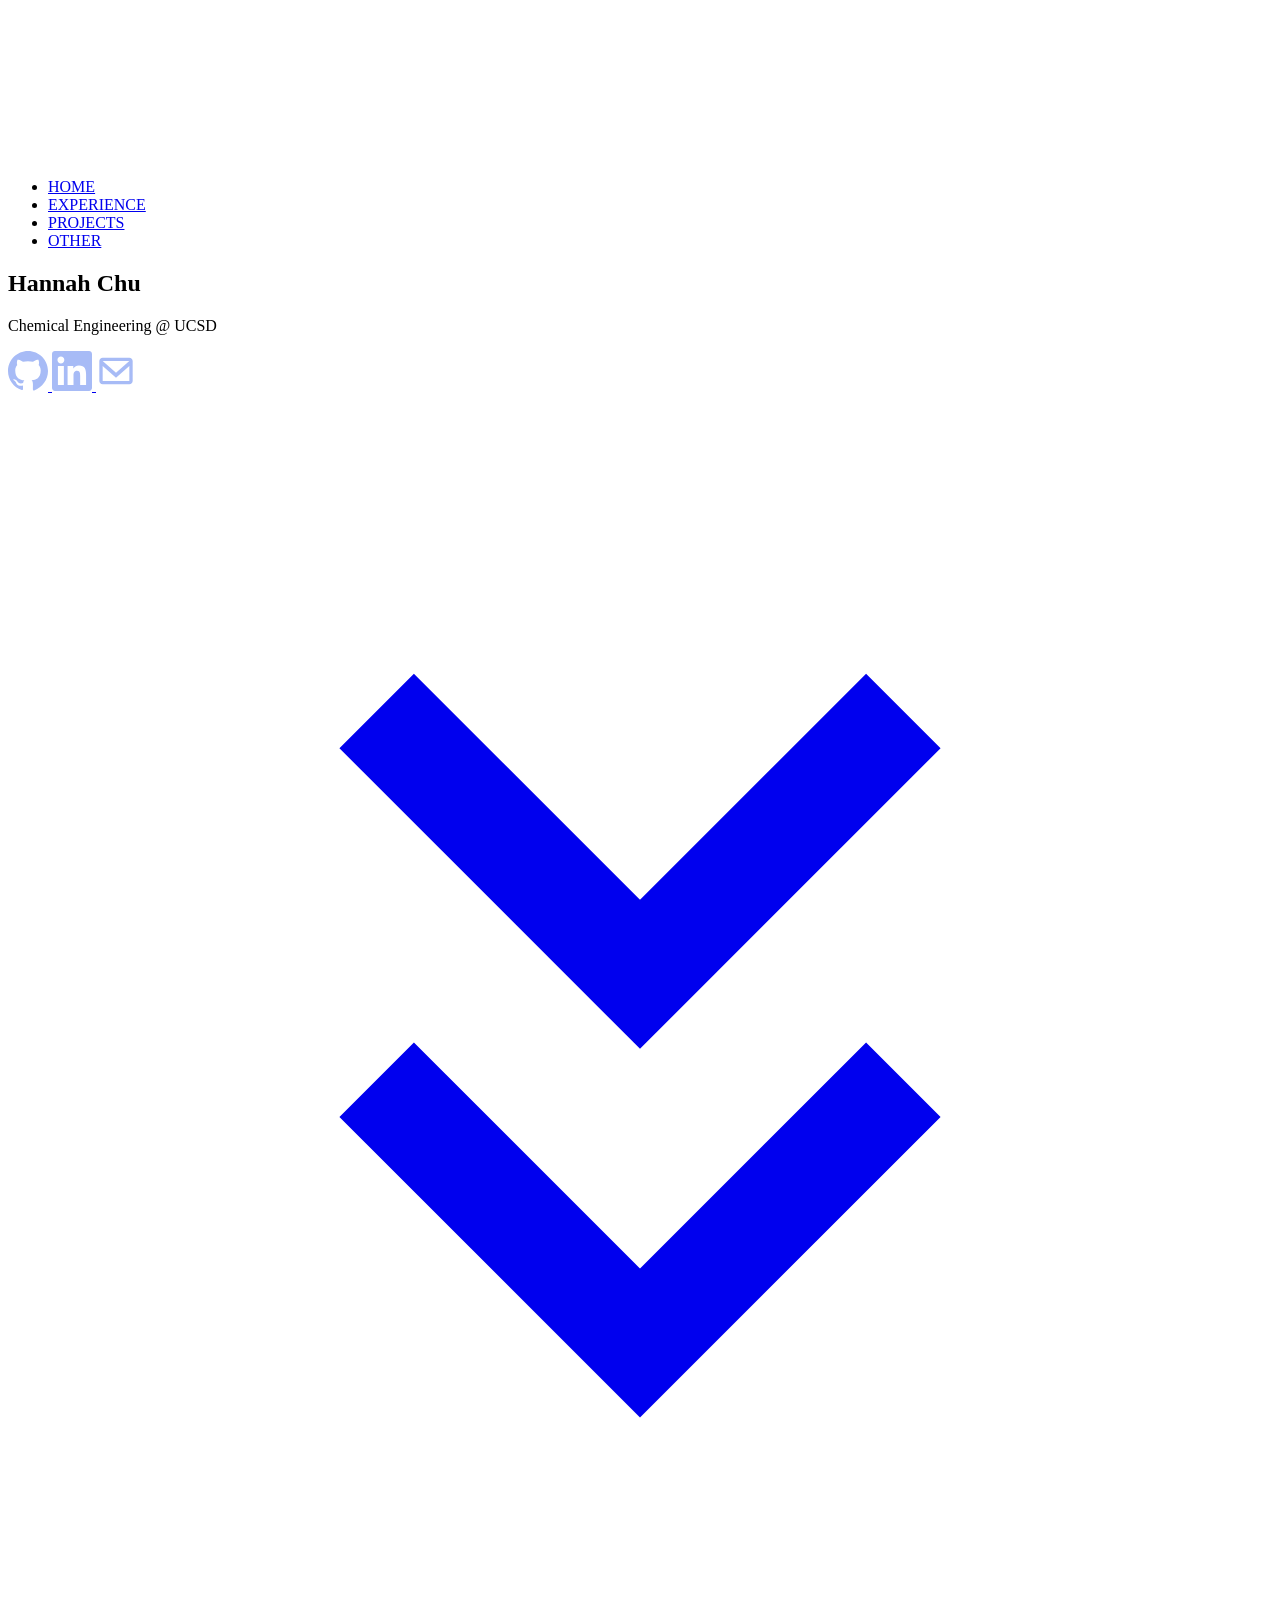
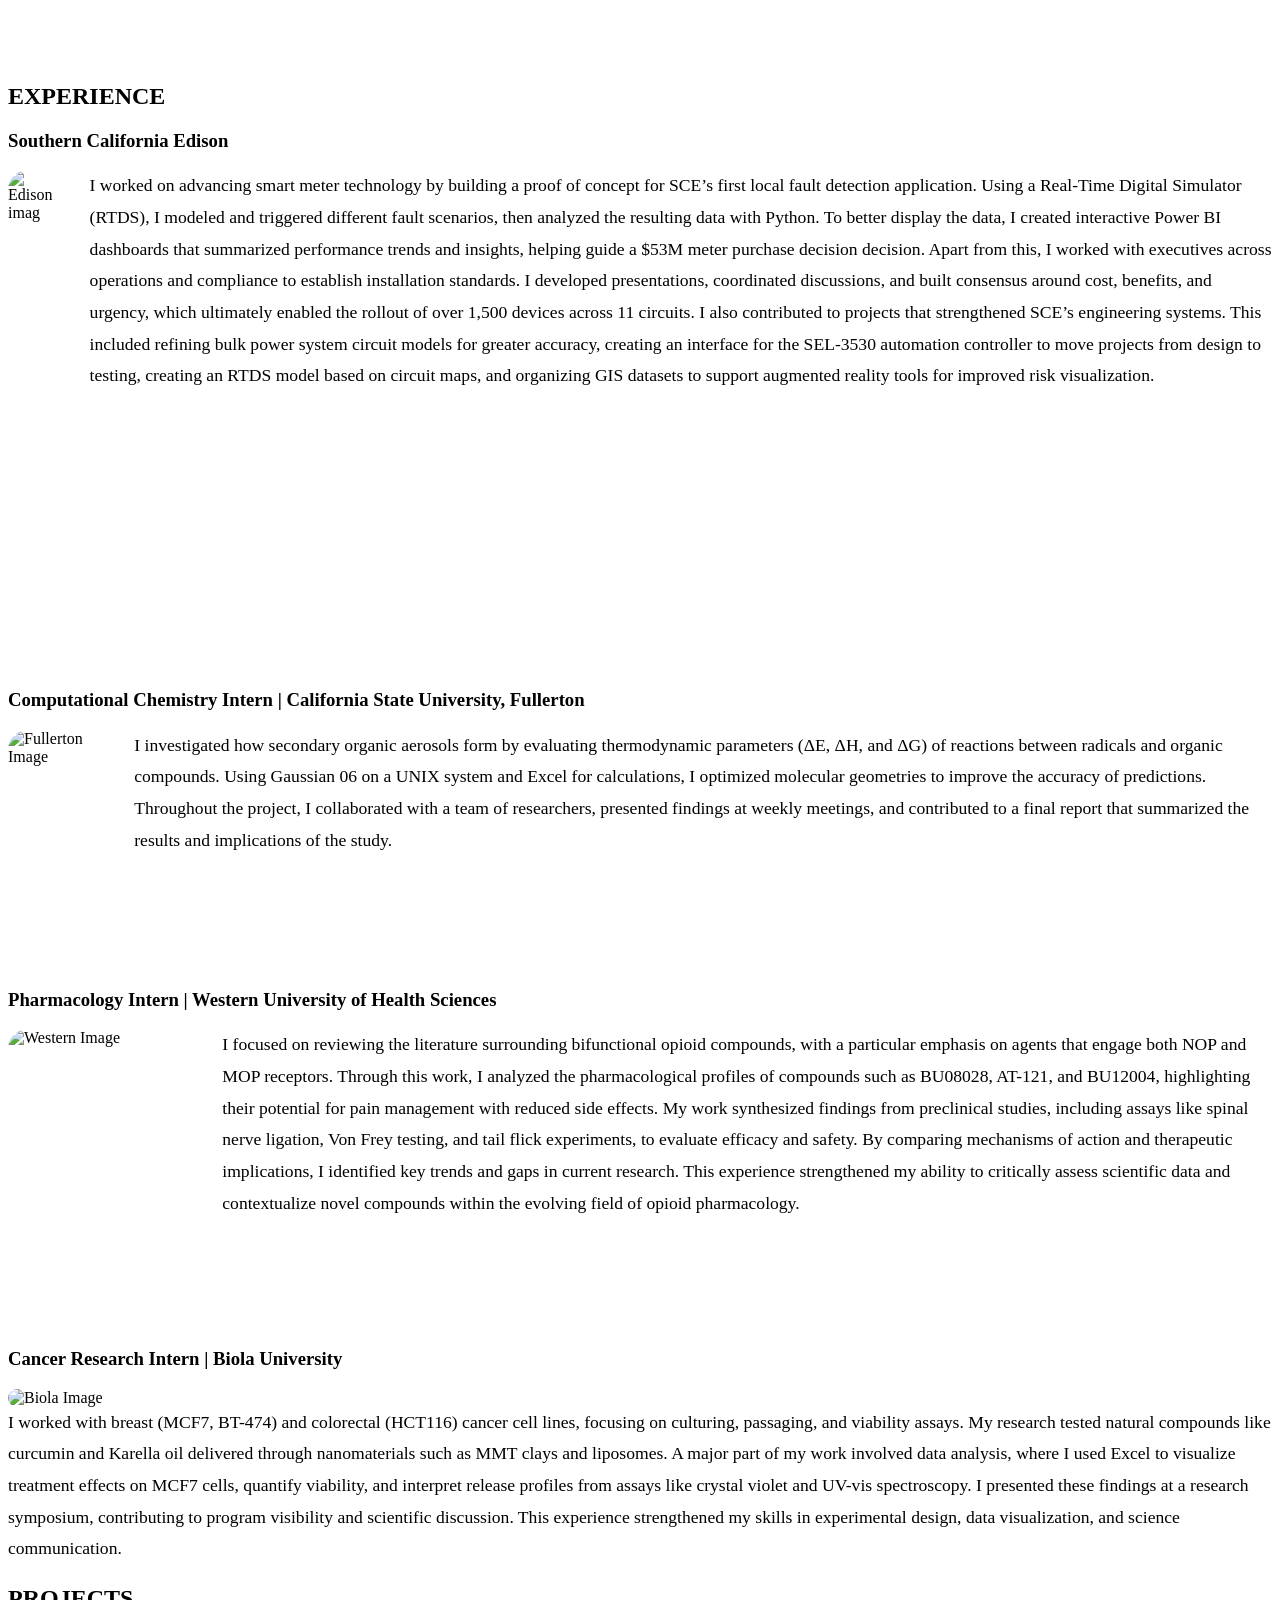
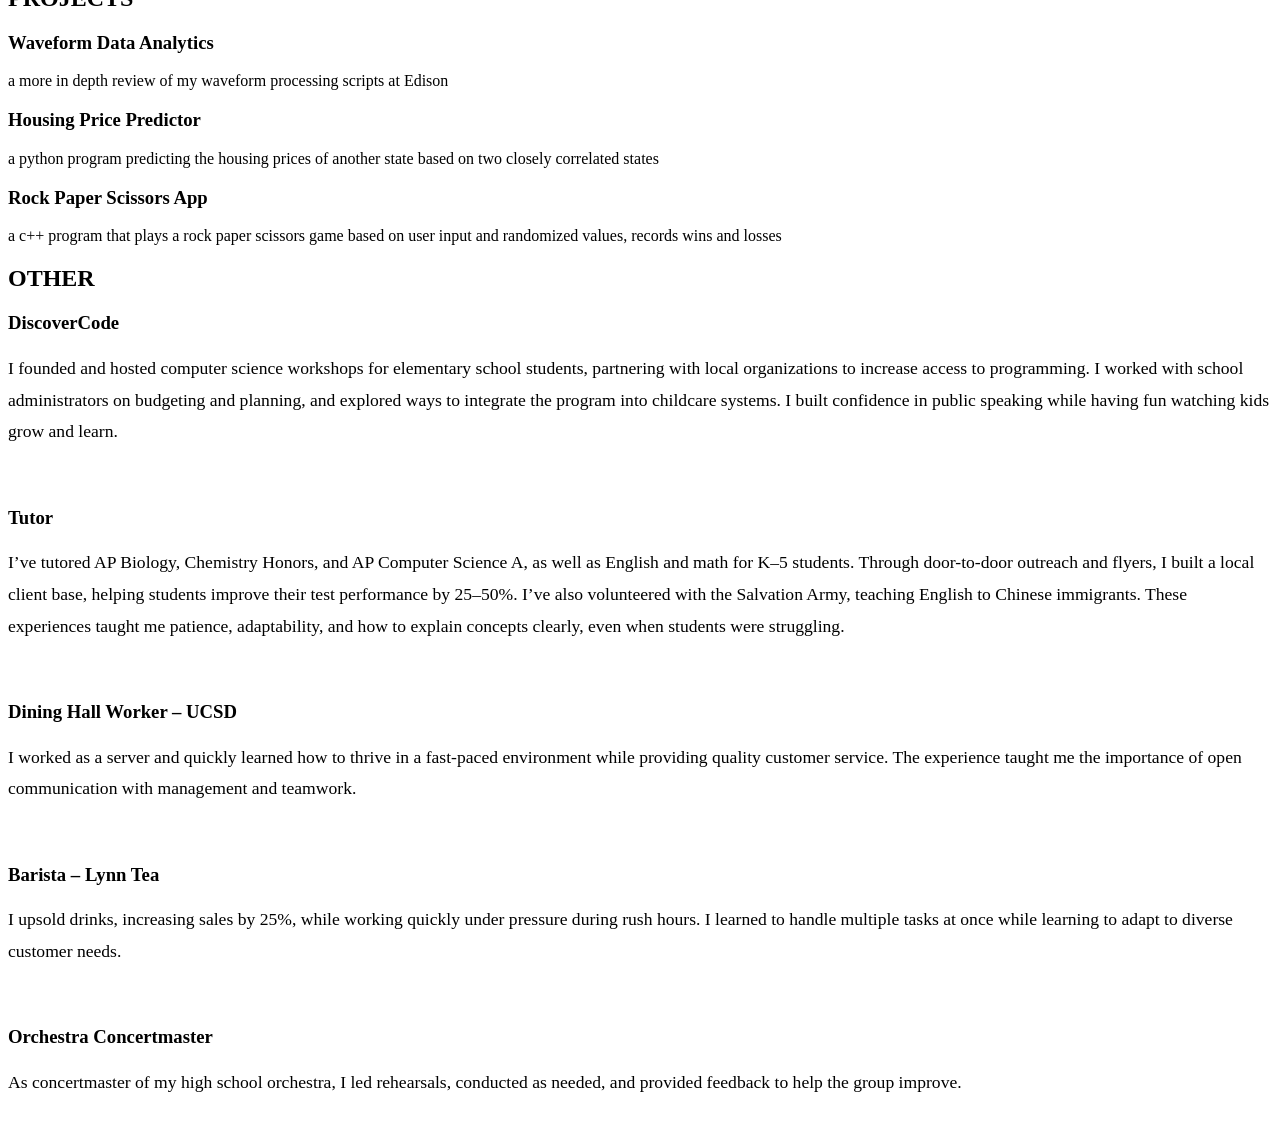
==== index.html @ 474486f1 "Update project card link for housing price predictor" ====
<!DOCTYPE html>
<html lang="en">
<head>
    <meta charset="UTF-8">
    <meta name="viewport" content="width=device-width, initial-scale=1.0">
    <title>Hannah chu</title>
    <link rel="preconnect" href="https://fonts.googleapis.com">
    <link rel="preconnect" href="https://fonts.gstatic.com" crossorigin>
    <link href="https://fonts.googleapis.com/css2?family=Orbitron:wght@400;500;600;700;900&family=Exo+2:wght@300;400;500;600;700&family=Audiowide&display=swap" rel="stylesheet">
    <link href="styles.css" rel="stylesheet"> 

    </head>
<body>
    <canvas id="web-bg"></canvas>

    <nav id="navbar">
        <div class="nav-container">
            <a href="#home" class="nav-logo"> 
              
            </a>
            
            <div class="mobile-menu-toggle" id="mobile-toggle">
                <span></span>
                <span></span>
                <span></span>
            </div>
            
            <div class="nav-menu" id="nav-menu">
                <ul>
                    <li><a href="#home">HOME</a></li>
                    <li><a href="#experience">EXPERIENCE</a></li>
                    <li><a href="#projects">PROJECTS</a></li>
                    <li><a href="#other">OTHER</a></li>
                  
                </ul>
            </div>
        </div>
    </nav>

    <section id="home" class="hero">
        <div class="hero-content">
            <h1 class="pop" data-text="Hannah Chu">Hannah Chu</h1>
            <p class="subtitle">Chemical Engineering @ UCSD 


        <div class="social-links">
                    <a href="https://github.com/2hannah1229" aria-label="GitHub">
                        <svg width="40" height="40" fill="#a7bbf6" viewBox="0 0 24 24">
                            <path d="M12 0C5.37 0 0 5.37 0 12c0 5.3 3.438 9.8 8.205 11.385.6.113.82-.258.82-.577 0-.285-.01-1.04-.015-2.04-3.338.724-4.042-1.61-4.042-1.61C4.422 18.07 3.633 17.7 3.633 17.7c-1.087-.744.084-.729.084-.729 1.205.084 1.838 1.236 1.838 1.236 1.07 1.835 2.809 1.305 3.495.998.108-.776.417-1.305.76-1.605-2.665-.3-5.466-1.332-5.466-5.93 0-1.31.465-2.38 1.235-3.22-.135-.303-.54-1.523.105-3.176 0 0 1.005-.322 3.3 1.23.96-.267 1.98-.399 3-.405 1.02.006 2.04.138 3 .405 2.28-1.552 3.285-1.23 3.285-1.23.645 1.653.24 2.873.12 3.176.765.84 1.23 1.91 1.23 3.22 0 4.61-2.805 5.625-5.475 5.92.42.36.81 1.096.81 2.22 0 1.606-.015 2.896-.015 3.286 0 .315.21.69.825.57C20.565 21.795 24 17.295 24 12c0-6.63-5.37-12-12-12"/>
                        </svg>
                    </a>
                    <a href="https://www.linkedin.com/in/hannah-c-0395b3218/" aria-label="LinkedIn">
                        <svg width="40" height="40" fill="#a7bbf6" viewBox="0 0 24 24">
                            <path d="M20.447 20.452h-3.554v-5.569c0-1.328-.027-3.037-1.852-3.037-1.853 0-2.136 1.445-2.136 2.939v5.667H9.351V9h3.414v1.561h.046c.477-.9 1.637-1.85 3.37-1.85 3.601 0 4.267 2.37 4.267 5.455v6.286zM5.337 7.433c-1.144 0-2.063-.926-2.063-2.065 0-1.138.92-2.063 2.063-2.063 1.14 0 2.064.925 2.064 2.063 0 1.139-.925 2.065-2.064 2.065zm1.782 13.019H3.555V9h3.564v11.452zM22.225 0H1.771C.792 0 0 .774 0 1.729v20.542C0 23.227.792 24 1.771 24h20.451C23.2 24 24 23.227 24 22.271V1.729C24 .774 23.2 0 22.222 0h.003z"/>
                        </svg>
                    </a>
                   <a href="mailto:hannahchu@gmail.com" aria-label="Gmail">
    <svg width="40" height="40" fill="#a7bbf6" viewBox="0 0 24 24">
        <path d="M20 4H4c-1.1 0-2 .9-2 2v12c0 1.1.9 2 2 2h16c1.1 0 2-.9 2-2V6c0-1.1-.9-2-2-2zm0 2v.01L12 13 4 6.01V6h16zm0 12H4V8.99l8 6.99 8-6.99V18z"/>
    </svg>
</a>
                </div>
        </div>

        
        <a href="#experience" class="scroll-btn">
            <div class="scroll-btn-inner">
                <svg viewBox="0 0 24 24" fill="none" stroke="currentColor" stroke-width="2">
                    <path d="M7 13l5 5 5-5M7 6l5 5 5-5"/>
                </svg>
            </div>

            
        </a>
    </section>

    <section id="experience" class="fade-in">
        <h2 class="section-title">EXPERIENCE</h2>
        <div class="about-container">
          
            <div class="about-content">
        <h3>Southern California Edison</h3>
        <div style="display: flex; align-items: flex-start; gap: 30px;">
            <img src="Edison image.png" alt="Edison imag" style="width:350px;height:500px;border-radius:20px;object-fit:cover;">
            <p style="font-size: 1.1rem; line-height: 1.8; color: var(--text-primary); margin: 0;">
              I worked on advancing smart meter technology by building a proof of concept for SCE’s first local fault detection application. Using a Real-Time Digital Simulator (RTDS), I 
              modeled and triggered different fault scenarios, then analyzed the resulting data with Python. To better display the data, I created interactive Power BI dashboards that 
              summarized performance trends and insights, helping guide a $53M meter purchase decision decision. Apart from this, I worked with executives across operations and 
              compliance to establish installation standards. I developed presentations, coordinated discussions, and built consensus around cost, benefits, and urgency, which ultimately 
              enabled the rollout of over 1,500 devices across 11 circuits. I also contributed to projects that strengthened SCE’s engineering systems. This included refining bulk power system 
              circuit models for greater accuracy, creating an interface for the SEL-3530 automation controller to move projects from design to testing, creating an RTDS model based on 
              circuit maps, and organizing GIS datasets to support augmented reality tools for improved risk visualization.

        </div>
    </div>
 <div class="about-content">
        <h3>Computational Chemistry Intern | California State University, Fullerton</h3>
    <div style="display: flex; align-items: flex-start; gap: 30px;">
        <img src="Fullerton image.png" alt="Fullerton Image" style="width:300px;height:240px;border-radius:20px;object-fit:cover;">
            <p style="font-size: 1.1rem; line-height: 1.8; color: var(--text-primary); margin: 0;">
                I investigated how secondary organic aerosols form by evaluating thermodynamic parameters (ΔE, ΔH, and ΔG) of reactions between radicals and organic compounds. 
                Using Gaussian 06 on a UNIX system and Excel for calculations, I optimized molecular geometries to improve the accuracy of predictions. Throughout the project, I collaborated 
                with a team of researchers, presented findings at weekly meetings, and contributed to a final report that summarized the results and implications of the study. 
            
        </div>
    </div>
 <div class="about-content">
        <h3>Pharmacology Intern | Western University of Health Sciences </h3>
        <div style="display: flex; align-items: flex-start; gap: 30px;">
            <img src="Western Image.png" alt="Western Image" style="width:1000px;height:300px;border-radius:20px;object-fit:cover;">
            <p style="font-size: 1.1rem; line-height: 1.8; color: var(--text-primary); margin: 0;">
              I focused on reviewing the literature surrounding bifunctional opioid compounds, with a particular emphasis on agents that engage both NOP and MOP receptors. Through this 
                work, I analyzed the pharmacological profiles of compounds such as BU08028, AT-121, and BU12004, highlighting their potential for pain management with reduced side effects. 
                My work synthesized findings from preclinical studies, including assays like spinal nerve ligation, Von Frey testing, and tail flick experiments, to evaluate efficacy and safety. By 
                comparing mechanisms of action and therapeutic implications, I identified key trends and gaps in current research. This experience strengthened my ability to critically assess 
                scientific data and contextualize novel compounds within the evolving field of opioid pharmacology.
            
        </div>
    </div>
 
 <div class="about-content">
        <h3>Cancer Research Intern | Biola University </h3>
                   <div style="margin-right:30px;">
            <img src="Biola Image.png" alt="Biola Image" style="width:800px;height:400px;border-radius:20px;object-fit:cover;">
        </div>
           
            <p style="font-size: 1.1rem; line-height: 1.8; color: var(--text-primary); margin: 0;">
              I worked with breast (MCF7, BT-474) and colorectal (HCT116) cancer cell lines, focusing on culturing, passaging, and viability assays. My research tested natural compounds like 
              curcumin and Karella oil delivered through nanomaterials such as MMT clays and liposomes. A major part of my work involved data analysis, where I used Excel to 
              visualize treatment effects on MCF7 cells, quantify viability, and interpret release profiles from assays like crystal violet and UV-vis spectroscopy. I presented these findings at a 
              research symposium, contributing to program visibility and scientific discussion. This experience strengthened my skills in experimental design, data visualization, and science communication.
            
        </div>
    </div>


        </div>
    </section>

    <section id="projects" class="fade-in">
        <h2 class="section-title">PROJECTS</h2>
        <div class="projects-grid">
           <div class="glass-card project-card" onclick="window.location.href='waveformproject.html'" style="cursor:pointer;">
    <h3 style="color: var(--secondary);">Waveform Data Analytics</h3>
    <p style="color: var(--text-secondary);"> a more in depth review of my waveform processing scripts at Edison</p>
</div>
            <div class="glass-card project-card" onclick="window.location.href='https://github.com/2hannah1229/housing-price-predictions-repo'" style="cursor:pointer;"> 
                <h3 style="color: var(--secondary);">Housing Price Predictor</h3>
                <p style="color: var(--text-secondary);">a python program predicting the housing prices of another state based on two closely correlated states</p>
            </div>
            <div class="glass-card project-card" onclick="window.location.href='https://github.com/2hannah1229/rock-paper-scissors'" style="cursor:pointer;">
                <h3 style="color: var(--secondary);">Rock Paper Scissors App </h3>
                <p style="color: var(--text-secondary);">a c++ program that plays a rock paper scissors game based on user input and randomized values, records wins and losses</p>
            </div>
           
        
        </div>
    </section>

    <section id="other" class="fade-in">
        <h2 class="section-title">OTHER</h2>
        
<div class="about-content">
        <h3>DiscoverCode</h3>
        <div style="display: flex; align-items: flex-start; gap: 30px;">
            <p style="font-size: 1.1rem; line-height: 1.8; color: var(--text-primary); margin: 0 0 40px 0;">
I founded and hosted computer science workshops for elementary school students, partnering with local organizations to increase access to programming. I worked with school administrators on budgeting and planning, and explored ways to integrate the program into childcare systems. I built confidence in public speaking while having fun watching kids grow and learn.

        </div>
   <h3>Tutor</h3>
        <div style="display: flex; align-items: flex-start; gap: 30px;">
            <p style="font-size: 1.1rem; line-height: 1.8; color: var(--text-primary); margin: 0 0 40px 0;">
I’ve tutored AP Biology, Chemistry Honors, and AP Computer Science A, as well as English and math for K–5 students. Through door-to-door outreach and flyers, I built a local client base, helping students improve their test performance by 25–50%. I’ve also volunteered with the Salvation Army, teaching English to Chinese immigrants. These experiences taught me patience, adaptability, and how to explain concepts clearly, even when students were struggling.
        </div>

        <h3>Dining Hall Worker – UCSD</h3>
        <div style="display: flex; align-items: flex-start; gap: 30px;">
            <p style="font-size: 1.1rem; line-height: 1.8; color: var(--text-primary); margin: 0 0 40px 0;">
I worked as a server and quickly learned how to thrive in a fast-paced environment while providing quality customer service. The experience taught me the importance of open communication with management and teamwork.        </div>

        <h3>Barista – Lynn Tea</h3>
        <div style="display: flex; align-items: flex-start; gap: 30px;">
            <p style="font-size: 1.1rem; line-height: 1.8; color: var(--text-primary); margin: 0 0 40px 0;">
I upsold drinks, increasing sales by 25%, while working quickly under pressure during rush hours. I learned to handle multiple tasks at once while learning to adapt to diverse customer needs.        </div>

        <h3>Orchestra Concertmaster</h3>
        <div style="display: flex; align-items: flex-start; gap: 30px;">
            <p style="font-size: 1.1rem; line-height: 1.8; color: var(--text-primary); margin: 0 0 40px 0;">
As concertmaster of my high school orchestra, I led rehearsals, conducted as needed, and provided feedback to help the group improve. 
        </div>
        </div>
    </section>
    <script>
        window.onbeforeunload = function () {
            window.scrollTo(0, 0);
        };
    </script>
    </body>
</html>
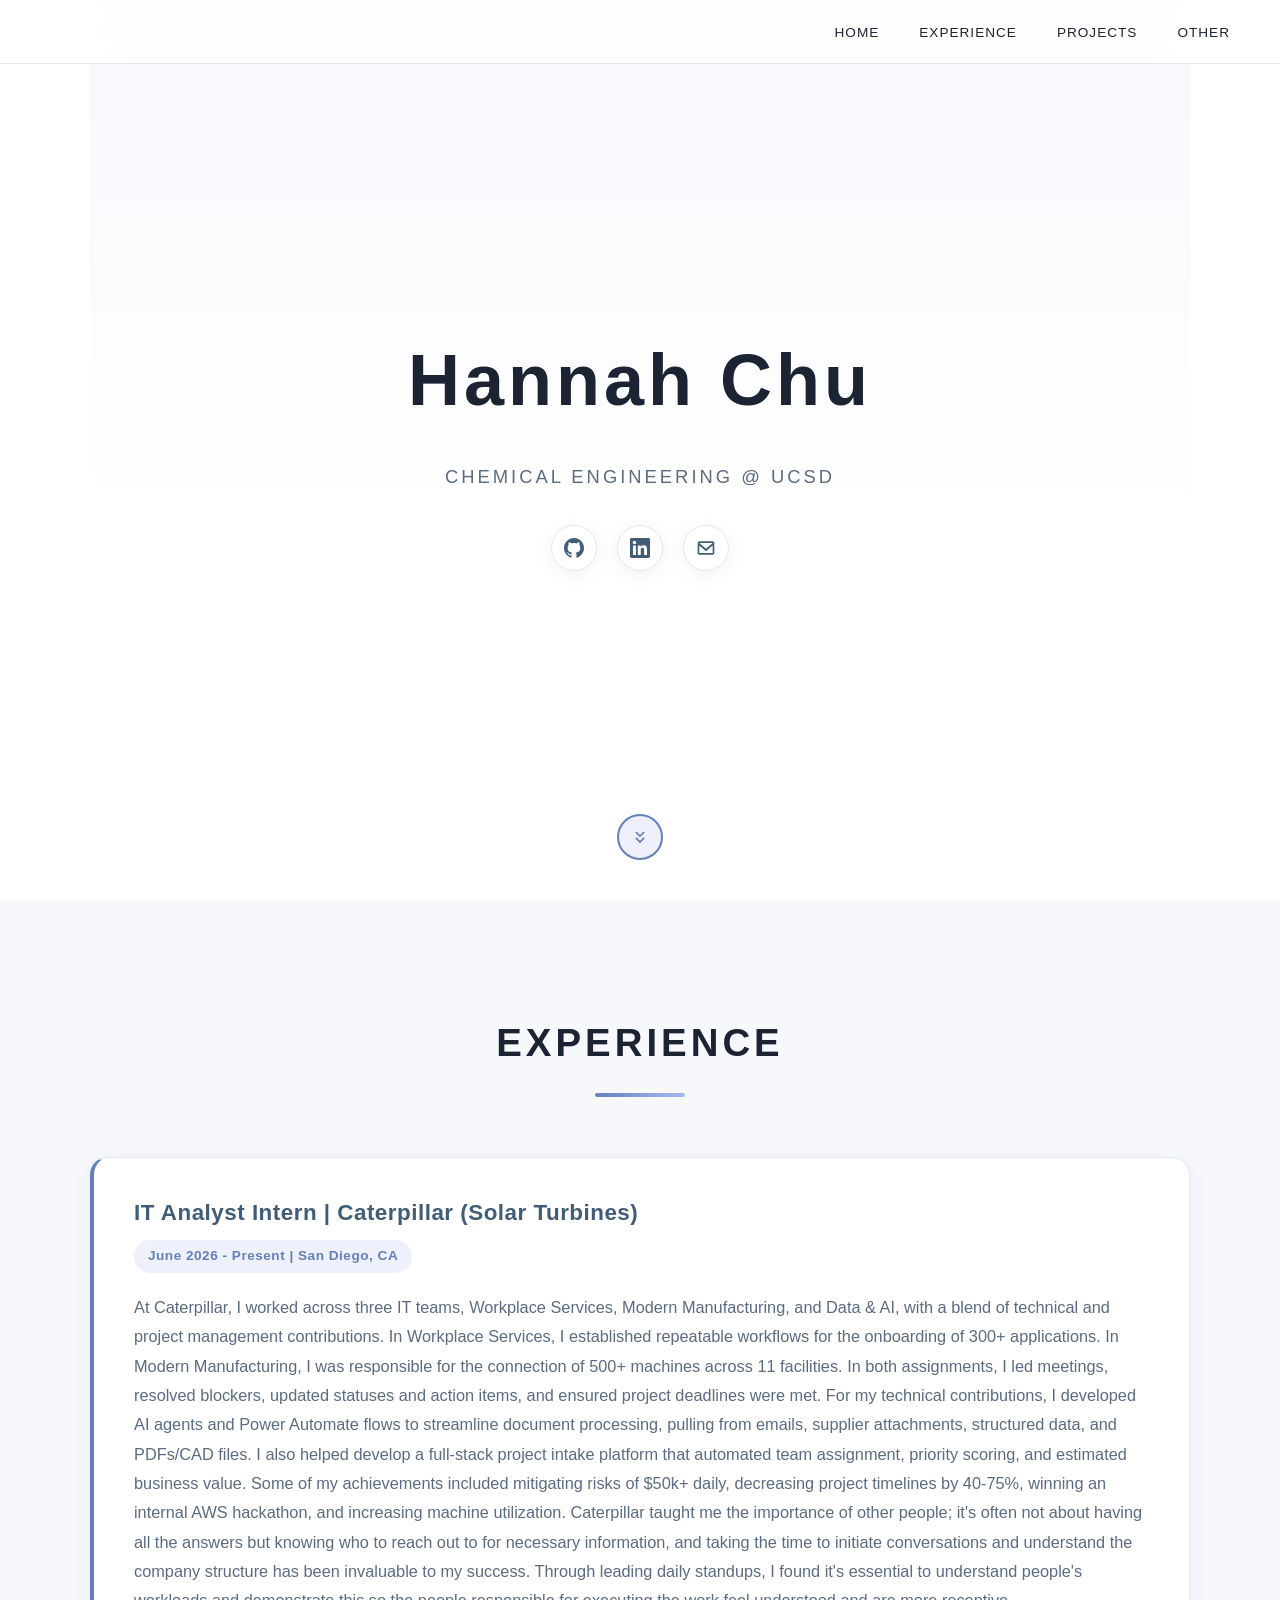
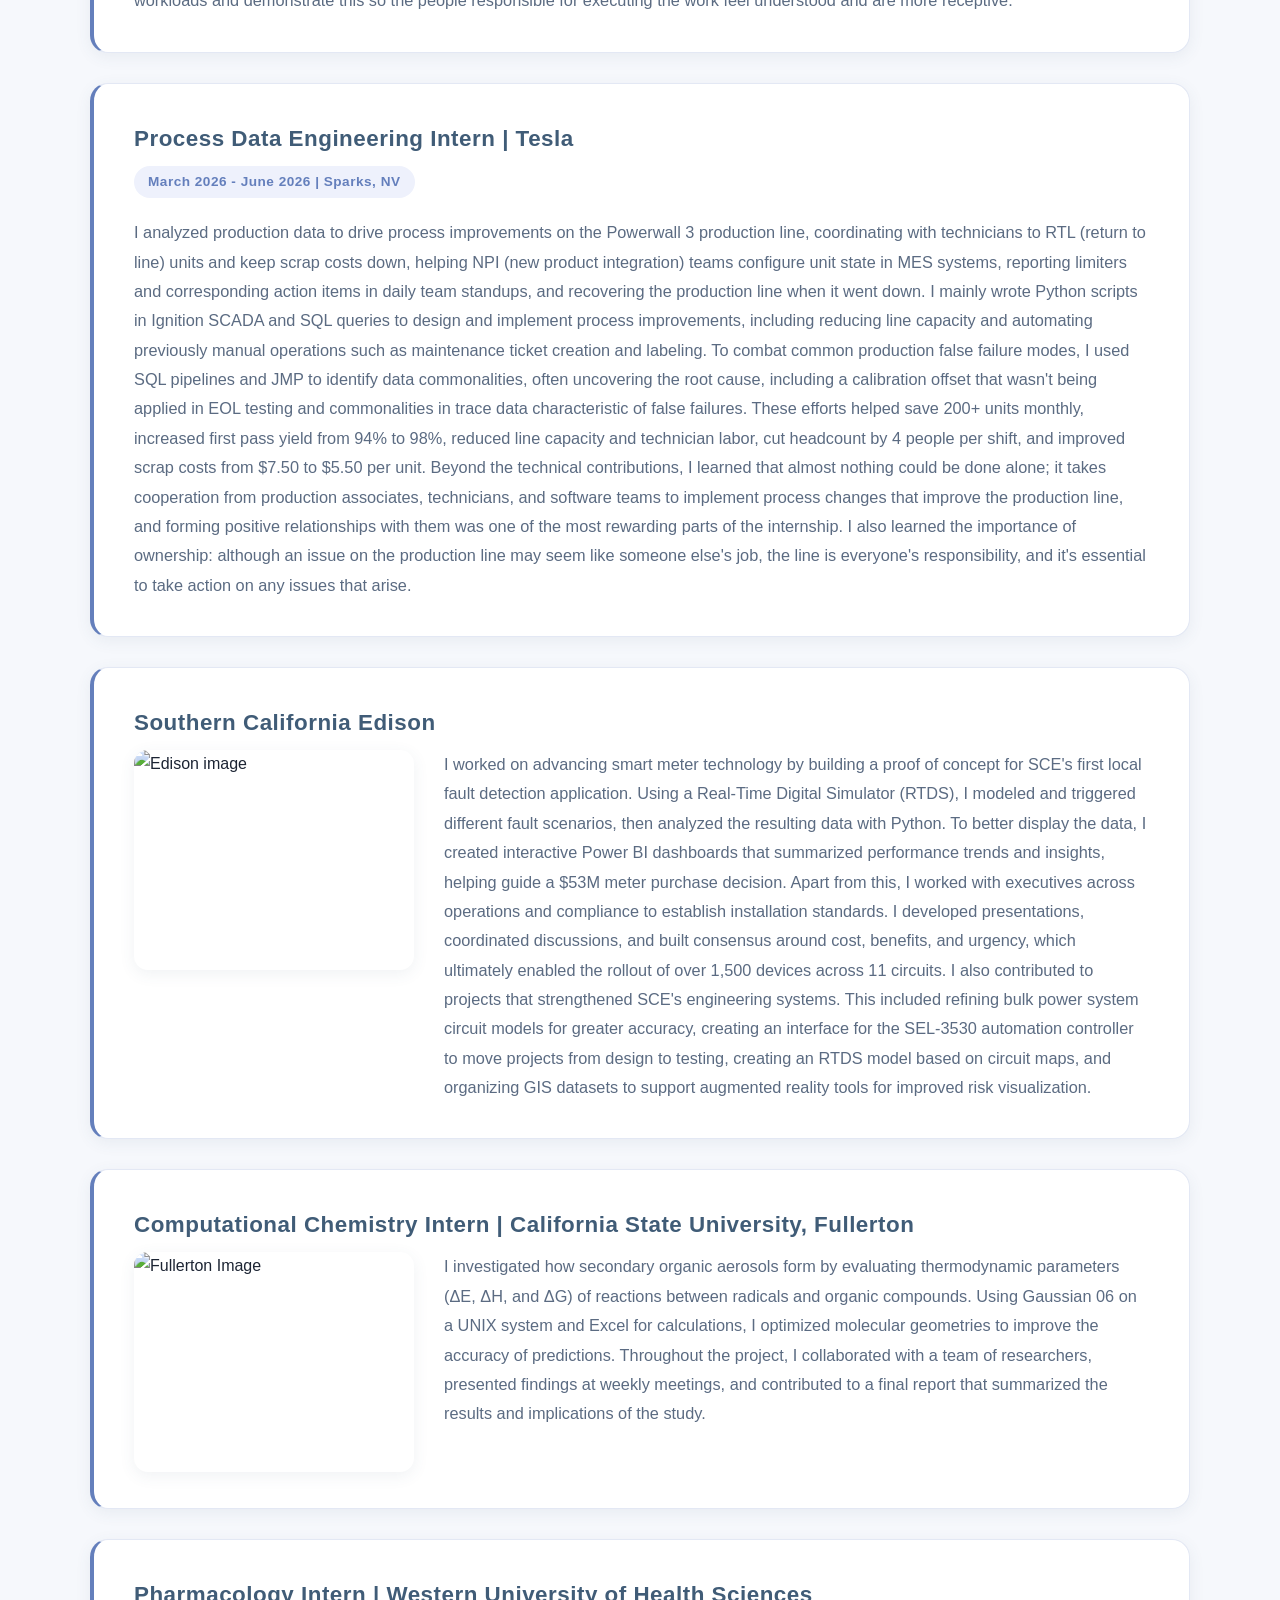
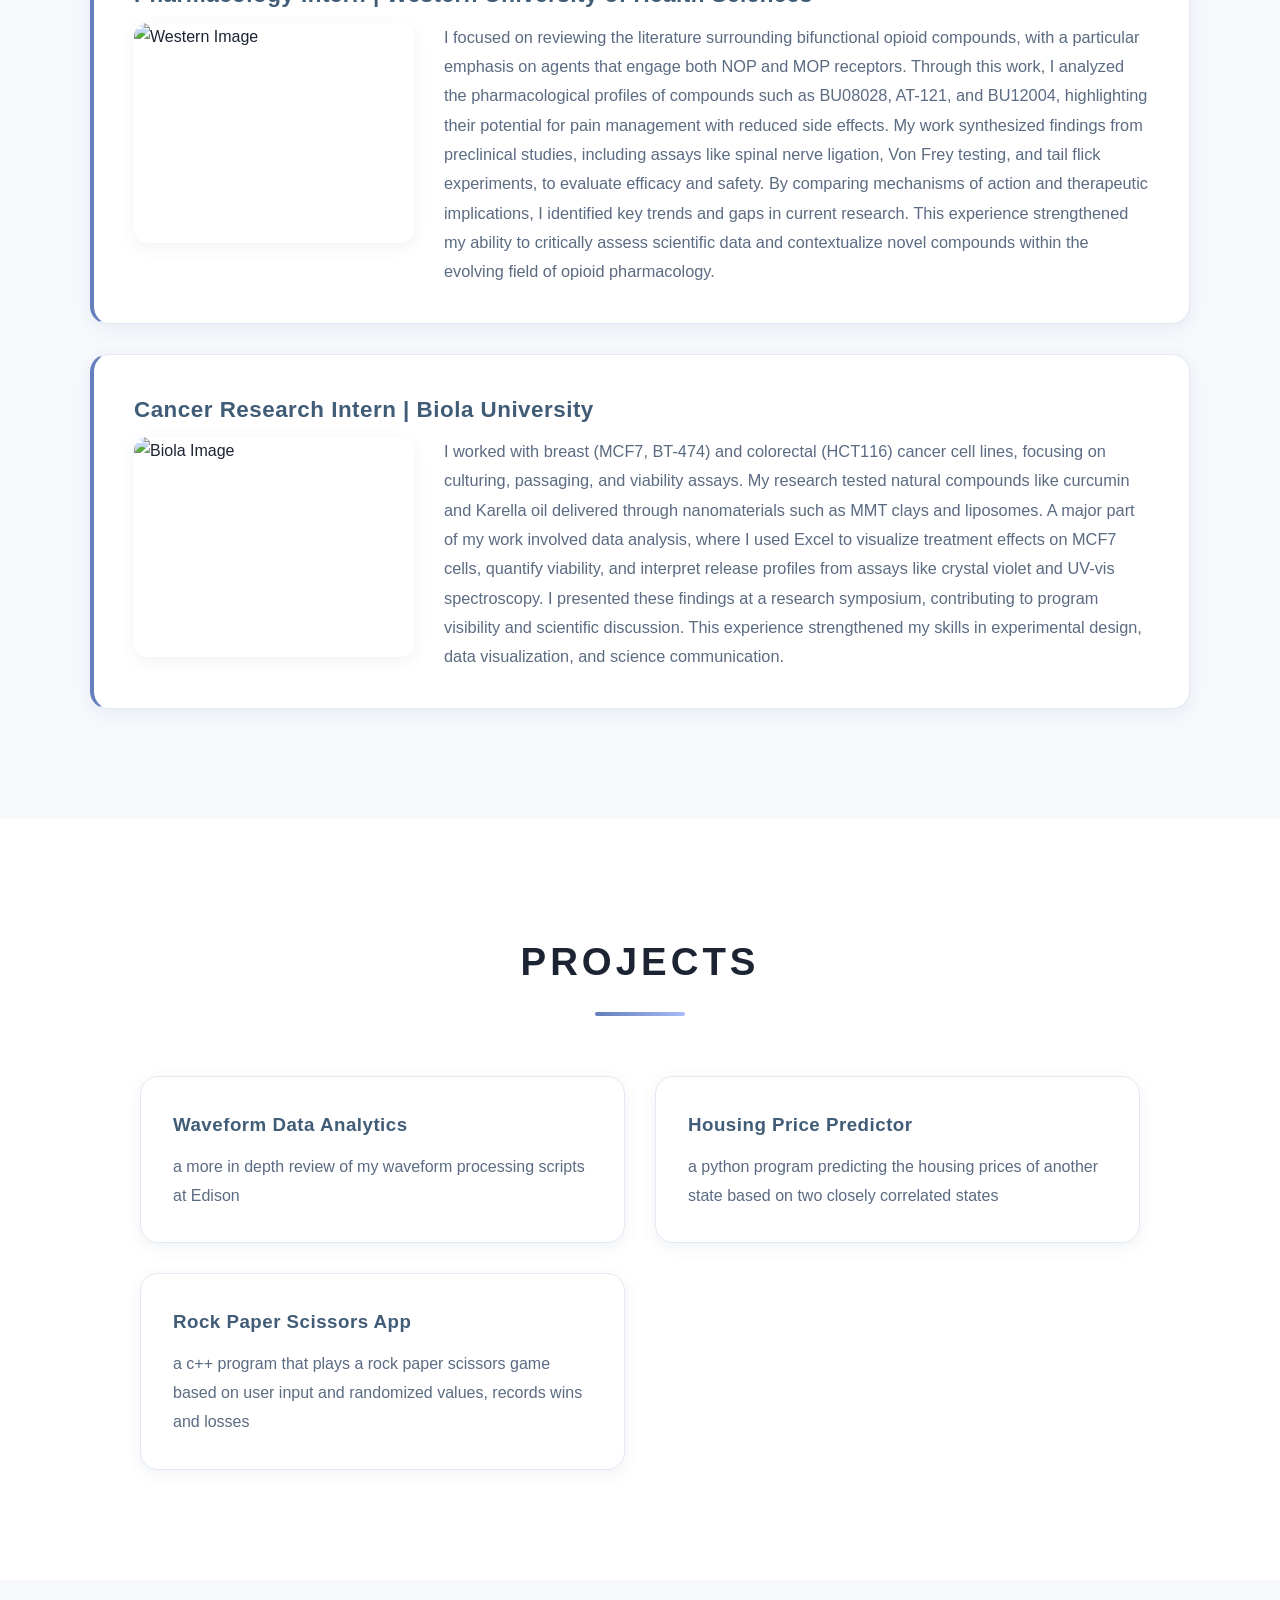
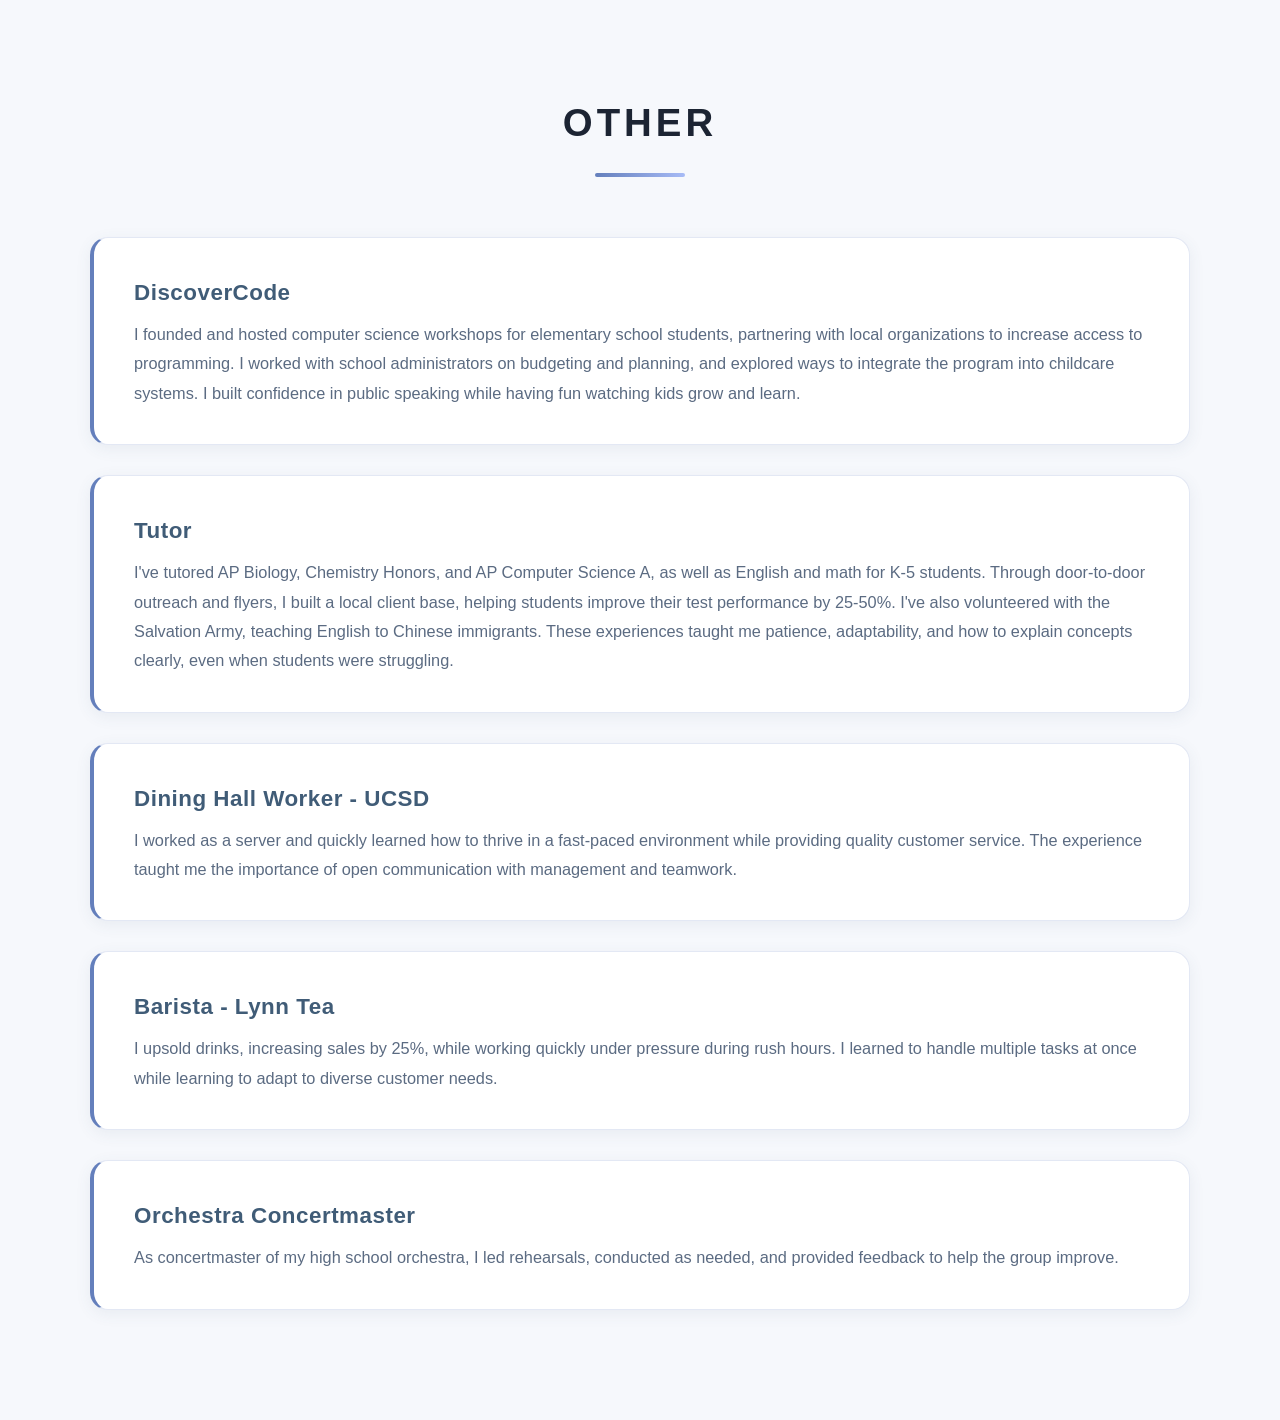
==== commit a76151a1: "Redesign site with cleaner layout, update Tesla/Caterpillar experience content, fix waveform project" ====
--- a/index.html
+++ b/index.html
@@ -11,14 +11,8 @@
 
     </head>
 <body>
-    <canvas id="web-bg"></canvas>
-
     <nav id="navbar">
         <div class="nav-container">
-            <a href="#home" class="nav-logo"> 
-              
-            </a>
-            
             <div class="mobile-menu-toggle" id="mobile-toggle">
                 <span></span>
                 <span></span>
@@ -40,96 +34,108 @@
     <section id="home" class="hero">
         <div class="hero-content">
             <h1 class="pop" data-text="Hannah Chu">Hannah Chu</h1>
-            <p class="subtitle">Chemical Engineering @ UCSD 
-
+            <p class="subtitle">Chemical Engineering @ UCSD</p>
 
         <div class="social-links">
                     <a href="https://github.com/2hannah1229" aria-label="GitHub">
-                        <svg width="40" height="40" fill="#a7bbf6" viewBox="0 0 24 24">
+                        <svg width="20" height="20" fill="var(--secondary)" viewBox="0 0 24 24">
                             <path d="M12 0C5.37 0 0 5.37 0 12c0 5.3 3.438 9.8 8.205 11.385.6.113.82-.258.82-.577 0-.285-.01-1.04-.015-2.04-3.338.724-4.042-1.61-4.042-1.61C4.422 18.07 3.633 17.7 3.633 17.7c-1.087-.744.084-.729.084-.729 1.205.084 1.838 1.236 1.838 1.236 1.07 1.835 2.809 1.305 3.495.998.108-.776.417-1.305.76-1.605-2.665-.3-5.466-1.332-5.466-5.93 0-1.31.465-2.38 1.235-3.22-.135-.303-.54-1.523.105-3.176 0 0 1.005-.322 3.3 1.23.96-.267 1.98-.399 3-.405 1.02.006 2.04.138 3 .405 2.28-1.552 3.285-1.23 3.285-1.23.645 1.653.24 2.873.12 3.176.765.84 1.23 1.91 1.23 3.22 0 4.61-2.805 5.625-5.475 5.92.42.36.81 1.096.81 2.22 0 1.606-.015 2.896-.015 3.286 0 .315.21.69.825.57C20.565 21.795 24 17.295 24 12c0-6.63-5.37-12-12-12"/>
                         </svg>
                     </a>
                     <a href="https://www.linkedin.com/in/hannah-c-0395b3218/" aria-label="LinkedIn">
-                        <svg width="40" height="40" fill="#a7bbf6" viewBox="0 0 24 24">
+                        <svg width="20" height="20" fill="var(--secondary)" viewBox="0 0 24 24">
                             <path d="M20.447 20.452h-3.554v-5.569c0-1.328-.027-3.037-1.852-3.037-1.853 0-2.136 1.445-2.136 2.939v5.667H9.351V9h3.414v1.561h.046c.477-.9 1.637-1.85 3.37-1.85 3.601 0 4.267 2.37 4.267 5.455v6.286zM5.337 7.433c-1.144 0-2.063-.926-2.063-2.065 0-1.138.92-2.063 2.063-2.063 1.14 0 2.064.925 2.064 2.063 0 1.139-.925 2.065-2.064 2.065zm1.782 13.019H3.555V9h3.564v11.452zM22.225 0H1.771C.792 0 0 .774 0 1.729v20.542C0 23.227.792 24 1.771 24h20.451C23.2 24 24 23.227 24 22.271V1.729C24 .774 23.2 0 22.222 0h.003z"/>
                         </svg>
                     </a>
                    <a href="mailto:hannahchu@gmail.com" aria-label="Gmail">
-    <svg width="40" height="40" fill="#a7bbf6" viewBox="0 0 24 24">
+    <svg width="20" height="20" fill="var(--secondary)" viewBox="0 0 24 24">
         <path d="M20 4H4c-1.1 0-2 .9-2 2v12c0 1.1.9 2 2 2h16c1.1 0 2-.9 2-2V6c0-1.1-.9-2-2-2zm0 2v.01L12 13 4 6.01V6h16zm0 12H4V8.99l8 6.99 8-6.99V18z"/>
     </svg>
 </a>
                 </div>
         </div>
 
-        
         <a href="#experience" class="scroll-btn">
             <div class="scroll-btn-inner">
                 <svg viewBox="0 0 24 24" fill="none" stroke="currentColor" stroke-width="2">
                     <path d="M7 13l5 5 5-5M7 6l5 5 5-5"/>
                 </svg>
             </div>
-
-            
         </a>
     </section>
 
     <section id="experience" class="fade-in">
         <h2 class="section-title">EXPERIENCE</h2>
         <div class="about-container">
-          
+
+            <div class="about-content">
+        <h3>IT Analyst Intern | Caterpillar (Solar Turbines)</h3>
+        <p class="exp-date">June 2026 - Present | San Diego, CA</p>
+        <p>
+                At Caterpillar, I worked across three IT teams, Workplace Services, Modern Manufacturing, and Data &amp; AI, with a blend of technical and project management contributions. In Workplace Services, I established repeatable workflows for the onboarding of 300+ applications. In Modern Manufacturing, I was responsible for the connection of 500+ machines across 11 facilities. In both assignments, I led meetings, resolved blockers, updated statuses and action items, and ensured project deadlines were met. For my technical contributions, I developed AI agents and Power Automate flows to streamline document processing, pulling from emails, supplier attachments, structured data, and PDFs/CAD files. I also helped develop a full-stack project intake platform that automated team assignment, priority scoring, and estimated business value. Some of my achievements included mitigating risks of $50k+ daily, decreasing project timelines by 40-75%, winning an internal AWS hackathon, and increasing machine utilization. Caterpillar taught me the importance of other people; it's often not about having all the answers but knowing who to reach out to for necessary information, and taking the time to initiate conversations and understand the company structure has been invaluable to my success. Through leading daily standups, I found it's essential to understand people's workloads and demonstrate this so the people responsible for executing the work feel understood and are more receptive.
+            </p>
+    </div>
+
+    <div class="about-content">
+        <h3>Process Data Engineering Intern | Tesla</h3>
+        <p class="exp-date">March 2026 - June 2026 | Sparks, NV</p>
+        <p>
+            I analyzed production data to drive process improvements on the Powerwall 3 production line, coordinating with technicians to RTL (return to line) units and keep scrap costs down, helping NPI (new product integration) teams configure unit state in MES systems, reporting limiters and corresponding action items in daily team standups, and recovering the production line when it went down. I mainly wrote Python scripts in Ignition SCADA and SQL queries to design and implement process improvements, including reducing line capacity and automating previously manual operations such as maintenance ticket creation and labeling. To combat common production false failure modes, I used SQL pipelines and JMP to identify data commonalities, often uncovering the root cause, including a calibration offset that wasn't being applied in EOL testing and commonalities in trace data characteristic of false failures. These efforts helped save 200+ units monthly, increased first pass yield from 94% to 98%, reduced line capacity and technician labor, cut headcount by 4 people per shift, and improved scrap costs from $7.50 to $5.50 per unit. Beyond the technical contributions, I learned that almost nothing could be done alone; it takes cooperation from production associates, technicians, and software teams to implement process changes that improve the production line, and forming positive relationships with them was one of the most rewarding parts of the internship. I also learned the importance of ownership: although an issue on the production line may seem like someone else's job, the line is everyone's responsibility, and it's essential to take action on any issues that arise.
+        </p>
+    </div>
+
             <div class="about-content">
         <h3>Southern California Edison</h3>
-        <div style="display: flex; align-items: flex-start; gap: 30px;">
-            <img src="Edison image.png" alt="Edison imag" style="width:350px;height:500px;border-radius:20px;object-fit:cover;">
-            <p style="font-size: 1.1rem; line-height: 1.8; color: var(--text-primary); margin: 0;">
-              I worked on advancing smart meter technology by building a proof of concept for SCE’s first local fault detection application. Using a Real-Time Digital Simulator (RTDS), I 
-              modeled and triggered different fault scenarios, then analyzed the resulting data with Python. To better display the data, I created interactive Power BI dashboards that 
-              summarized performance trends and insights, helping guide a $53M meter purchase decision decision. Apart from this, I worked with executives across operations and 
-              compliance to establish installation standards. I developed presentations, coordinated discussions, and built consensus around cost, benefits, and urgency, which ultimately 
-              enabled the rollout of over 1,500 devices across 11 circuits. I also contributed to projects that strengthened SCE’s engineering systems. This included refining bulk power system 
-              circuit models for greater accuracy, creating an interface for the SEL-3530 automation controller to move projects from design to testing, creating an RTDS model based on 
+        <div class="exp-media">
+            <img src="Edison image.png" alt="Edison image">
+            <p>
+              I worked on advancing smart meter technology by building a proof of concept for SCE's first local fault detection application. Using a Real-Time Digital Simulator (RTDS), I
+              modeled and triggered different fault scenarios, then analyzed the resulting data with Python. To better display the data, I created interactive Power BI dashboards that
+              summarized performance trends and insights, helping guide a $53M meter purchase decision. Apart from this, I worked with executives across operations and
+              compliance to establish installation standards. I developed presentations, coordinated discussions, and built consensus around cost, benefits, and urgency, which ultimately
+              enabled the rollout of over 1,500 devices across 11 circuits. I also contributed to projects that strengthened SCE's engineering systems. This included refining bulk power system
+              circuit models for greater accuracy, creating an interface for the SEL-3530 automation controller to move projects from design to testing, creating an RTDS model based on
               circuit maps, and organizing GIS datasets to support augmented reality tools for improved risk visualization.
-
-        </div>
-    </div>
- <div class="about-content">
+            </p>
+        </div>
+    </div>
+
+    <div class="about-content">
         <h3>Computational Chemistry Intern | California State University, Fullerton</h3>
-    <div style="display: flex; align-items: flex-start; gap: 30px;">
-        <img src="Fullerton image.png" alt="Fullerton Image" style="width:300px;height:240px;border-radius:20px;object-fit:cover;">
-            <p style="font-size: 1.1rem; line-height: 1.8; color: var(--text-primary); margin: 0;">
-                I investigated how secondary organic aerosols form by evaluating thermodynamic parameters (ΔE, ΔH, and ΔG) of reactions between radicals and organic compounds. 
-                Using Gaussian 06 on a UNIX system and Excel for calculations, I optimized molecular geometries to improve the accuracy of predictions. Throughout the project, I collaborated 
-                with a team of researchers, presented findings at weekly meetings, and contributed to a final report that summarized the results and implications of the study. 
-            
-        </div>
-    </div>
- <div class="about-content">
-        <h3>Pharmacology Intern | Western University of Health Sciences </h3>
-        <div style="display: flex; align-items: flex-start; gap: 30px;">
-            <img src="Western Image.png" alt="Western Image" style="width:1000px;height:300px;border-radius:20px;object-fit:cover;">
-            <p style="font-size: 1.1rem; line-height: 1.8; color: var(--text-primary); margin: 0;">
-              I focused on reviewing the literature surrounding bifunctional opioid compounds, with a particular emphasis on agents that engage both NOP and MOP receptors. Through this 
-                work, I analyzed the pharmacological profiles of compounds such as BU08028, AT-121, and BU12004, highlighting their potential for pain management with reduced side effects. 
-                My work synthesized findings from preclinical studies, including assays like spinal nerve ligation, Von Frey testing, and tail flick experiments, to evaluate efficacy and safety. By 
-                comparing mechanisms of action and therapeutic implications, I identified key trends and gaps in current research. This experience strengthened my ability to critically assess 
+        <div class="exp-media">
+            <img src="Fullerton image.png" alt="Fullerton Image">
+            <p>
+                I investigated how secondary organic aerosols form by evaluating thermodynamic parameters (ΔE, ΔH, and ΔG) of reactions between radicals and organic compounds.
+                Using Gaussian 06 on a UNIX system and Excel for calculations, I optimized molecular geometries to improve the accuracy of predictions. Throughout the project, I collaborated
+                with a team of researchers, presented findings at weekly meetings, and contributed to a final report that summarized the results and implications of the study.
+            </p>
+        </div>
+    </div>
+
+    <div class="about-content">
+        <h3>Pharmacology Intern | Western University of Health Sciences</h3>
+        <div class="exp-media">
+            <img src="Western Image.png" alt="Western Image">
+            <p>
+              I focused on reviewing the literature surrounding bifunctional opioid compounds, with a particular emphasis on agents that engage both NOP and MOP receptors. Through this
+                work, I analyzed the pharmacological profiles of compounds such as BU08028, AT-121, and BU12004, highlighting their potential for pain management with reduced side effects.
+                My work synthesized findings from preclinical studies, including assays like spinal nerve ligation, Von Frey testing, and tail flick experiments, to evaluate efficacy and safety. By
+                comparing mechanisms of action and therapeutic implications, I identified key trends and gaps in current research. This experience strengthened my ability to critically assess
                 scientific data and contextualize novel compounds within the evolving field of opioid pharmacology.
-            
-        </div>
-    </div>
- 
- <div class="about-content">
-        <h3>Cancer Research Intern | Biola University </h3>
-                   <div style="margin-right:30px;">
-            <img src="Biola Image.png" alt="Biola Image" style="width:800px;height:400px;border-radius:20px;object-fit:cover;">
-        </div>
-           
-            <p style="font-size: 1.1rem; line-height: 1.8; color: var(--text-primary); margin: 0;">
-              I worked with breast (MCF7, BT-474) and colorectal (HCT116) cancer cell lines, focusing on culturing, passaging, and viability assays. My research tested natural compounds like 
-              curcumin and Karella oil delivered through nanomaterials such as MMT clays and liposomes. A major part of my work involved data analysis, where I used Excel to 
-              visualize treatment effects on MCF7 cells, quantify viability, and interpret release profiles from assays like crystal violet and UV-vis spectroscopy. I presented these findings at a 
+            </p>
+        </div>
+    </div>
+
+    <div class="about-content">
+        <h3>Cancer Research Intern | Biola University</h3>
+        <div class="exp-media">
+            <img src="Biola Image.png" alt="Biola Image">
+            <p>
+              I worked with breast (MCF7, BT-474) and colorectal (HCT116) cancer cell lines, focusing on culturing, passaging, and viability assays. My research tested natural compounds like
+              curcumin and Karella oil delivered through nanomaterials such as MMT clays and liposomes. A major part of my work involved data analysis, where I used Excel to
+              visualize treatment effects on MCF7 cells, quantify viability, and interpret release profiles from assays like crystal violet and UV-vis spectroscopy. I presented these findings at a
               research symposium, contributing to program visibility and scientific discussion. This experience strengthened my skills in experimental design, data visualization, and science communication.
-            
+            </p>
         </div>
     </div>
 
@@ -141,16 +147,16 @@
         <h2 class="section-title">PROJECTS</h2>
         <div class="projects-grid">
            <div class="glass-card project-card" onclick="window.location.href='waveformproject.html'" style="cursor:pointer;">
-    <h3 style="color: var(--secondary);">Waveform Data Analytics</h3>
-    <p style="color: var(--text-secondary);"> a more in depth review of my waveform processing scripts at Edison</p>
+    <h3>Waveform Data Analytics</h3>
+    <p>a more in depth review of my waveform processing scripts at Edison</p>
 </div>
-            <div class="glass-card project-card" onclick="window.location.href='https://github.com/2hannah1229/housing-price-predictions-repo'" style="cursor:pointer;"> 
-                <h3 style="color: var(--secondary);">Housing Price Predictor</h3>
-                <p style="color: var(--text-secondary);">a python program predicting the housing prices of another state based on two closely correlated states</p>
+            <div class="glass-card project-card" onclick="window.location.href='https://github.com/2hannah1229/housing-price-predictions-repo'" style="cursor:pointer;">
+                <h3>Housing Price Predictor</h3>
+                <p>a python program predicting the housing prices of another state based on two closely correlated states</p>
             </div>
             <div class="glass-card project-card" onclick="window.location.href='https://github.com/2hannah1229/rock-paper-scissors'" style="cursor:pointer;">
-                <h3 style="color: var(--secondary);">Rock Paper Scissors App </h3>
-                <p style="color: var(--text-secondary);">a c++ program that plays a rock paper scissors game based on user input and randomized values, records wins and losses</p>
+                <h3>Rock Paper Scissors App</h3>
+                <p>a c++ program that plays a rock paper scissors game based on user input and randomized values, records wins and losses</p>
             </div>
            
         
@@ -159,41 +165,57 @@
 
     <section id="other" class="fade-in">
         <h2 class="section-title">OTHER</h2>
-        
-<div class="about-content">
-        <h3>DiscoverCode</h3>
-        <div style="display: flex; align-items: flex-start; gap: 30px;">
-            <p style="font-size: 1.1rem; line-height: 1.8; color: var(--text-primary); margin: 0 0 40px 0;">
-I founded and hosted computer science workshops for elementary school students, partnering with local organizations to increase access to programming. I worked with school administrators on budgeting and planning, and explored ways to integrate the program into childcare systems. I built confidence in public speaking while having fun watching kids grow and learn.
-
-        </div>
-   <h3>Tutor</h3>
-        <div style="display: flex; align-items: flex-start; gap: 30px;">
-            <p style="font-size: 1.1rem; line-height: 1.8; color: var(--text-primary); margin: 0 0 40px 0;">
-I’ve tutored AP Biology, Chemistry Honors, and AP Computer Science A, as well as English and math for K–5 students. Through door-to-door outreach and flyers, I built a local client base, helping students improve their test performance by 25–50%. I’ve also volunteered with the Salvation Army, teaching English to Chinese immigrants. These experiences taught me patience, adaptability, and how to explain concepts clearly, even when students were struggling.
-        </div>
-
-        <h3>Dining Hall Worker – UCSD</h3>
-        <div style="display: flex; align-items: flex-start; gap: 30px;">
-            <p style="font-size: 1.1rem; line-height: 1.8; color: var(--text-primary); margin: 0 0 40px 0;">
-I worked as a server and quickly learned how to thrive in a fast-paced environment while providing quality customer service. The experience taught me the importance of open communication with management and teamwork.        </div>
-
-        <h3>Barista – Lynn Tea</h3>
-        <div style="display: flex; align-items: flex-start; gap: 30px;">
-            <p style="font-size: 1.1rem; line-height: 1.8; color: var(--text-primary); margin: 0 0 40px 0;">
-I upsold drinks, increasing sales by 25%, while working quickly under pressure during rush hours. I learned to handle multiple tasks at once while learning to adapt to diverse customer needs.        </div>
-
-        <h3>Orchestra Concertmaster</h3>
-        <div style="display: flex; align-items: flex-start; gap: 30px;">
-            <p style="font-size: 1.1rem; line-height: 1.8; color: var(--text-primary); margin: 0 0 40px 0;">
-As concertmaster of my high school orchestra, I led rehearsals, conducted as needed, and provided feedback to help the group improve. 
-        </div>
+        <div class="about-container">
+            <div class="about-content">
+                <h3>DiscoverCode</h3>
+                <p>I founded and hosted computer science workshops for elementary school students, partnering with local organizations to increase access to programming. I worked with school administrators on budgeting and planning, and explored ways to integrate the program into childcare systems. I built confidence in public speaking while having fun watching kids grow and learn.</p>
+            </div>
+
+            <div class="about-content">
+                <h3>Tutor</h3>
+                <p>I've tutored AP Biology, Chemistry Honors, and AP Computer Science A, as well as English and math for K-5 students. Through door-to-door outreach and flyers, I built a local client base, helping students improve their test performance by 25-50%. I've also volunteered with the Salvation Army, teaching English to Chinese immigrants. These experiences taught me patience, adaptability, and how to explain concepts clearly, even when students were struggling.</p>
+            </div>
+
+            <div class="about-content">
+                <h3>Dining Hall Worker - UCSD</h3>
+                <p>I worked as a server and quickly learned how to thrive in a fast-paced environment while providing quality customer service. The experience taught me the importance of open communication with management and teamwork.</p>
+            </div>
+
+            <div class="about-content">
+                <h3>Barista - Lynn Tea</h3>
+                <p>I upsold drinks, increasing sales by 25%, while working quickly under pressure during rush hours. I learned to handle multiple tasks at once while learning to adapt to diverse customer needs.</p>
+            </div>
+
+            <div class="about-content">
+                <h3>Orchestra Concertmaster</h3>
+                <p>As concertmaster of my high school orchestra, I led rehearsals, conducted as needed, and provided feedback to help the group improve.</p>
+            </div>
         </div>
     </section>
     <script>
         window.onbeforeunload = function () {
             window.scrollTo(0, 0);
         };
+
+        const navbar = document.getElementById('navbar');
+        const mobileToggle = document.getElementById('mobile-toggle');
+        const navMenu = document.getElementById('nav-menu');
+
+        window.addEventListener('scroll', () => {
+            navbar.classList.toggle('scrolled', window.scrollY > 20);
+        });
+
+        mobileToggle.addEventListener('click', () => {
+            mobileToggle.classList.toggle('active');
+            navMenu.classList.toggle('active');
+        });
+
+        navMenu.querySelectorAll('a').forEach(link => {
+            link.addEventListener('click', () => {
+                mobileToggle.classList.remove('active');
+                navMenu.classList.remove('active');
+            });
+        });
     </script>
     </body>
 </html>
--- a/styles.css
+++ b/styles.css
@@ -0,0 +1,573 @@
+/* ===================== Reset & Variables ===================== */
+* {
+    margin: 0;
+    padding: 0;
+    box-sizing: border-box;
+}
+
+:root {
+    --primary: #647FBC;
+    --secondary: #405c77;
+    --accent: #a7bbf6;
+    --accent-light: #eef1fc;
+    --bg: #ffffff;
+    --bg-alt: #f6f8fc;
+    --card-bg: #ffffff;
+    --border: #e3e8f4;
+    --text-primary: #1c2433;
+    --text-secondary: #5b6b82;
+    --shadow-sm: 0 4px 16px rgba(64, 92, 119, 0.08);
+    --shadow-md: 0 10px 30px rgba(64, 92, 119, 0.14);
+    --radius: 18px;
+}
+
+html {
+    scroll-behavior: smooth;
+}
+
+body {
+    font-family: 'Sans-serif', -apple-system, BlinkMacSystemFont, sans-serif;
+    background-color: var(--bg);
+    color: var(--text-primary);
+    overflow-x: hidden;
+    line-height: 1.7;
+    -webkit-font-smoothing: antialiased;
+    -moz-osx-font-smoothing: grayscale;
+}
+
+p {
+    line-height: 1.8;
+    color: var(--text-secondary);
+}
+
+img {
+    max-width: 100%;
+    display: block;
+}
+
+/* ===================== Navigation ===================== */
+nav#navbar {
+    position: fixed;
+    top: 0;
+    left: 0;
+    width: 100%;
+    padding: 18px 50px;
+    background: rgba(255, 255, 255, 0.85);
+    backdrop-filter: blur(12px);
+    z-index: 1000;
+    transition: all 0.3s ease;
+    border-bottom: 1px solid var(--border);
+}
+
+nav#navbar.scrolled {
+    padding: 12px 50px;
+    box-shadow: var(--shadow-sm);
+}
+
+.nav-container {
+    display: flex;
+    justify-content: space-between;
+    align-items: center;
+    max-width: 1200px;
+    margin: 0 auto;
+}
+
+.nav-logo {
+    font-family: 'Sans-serif', sans-serif;
+    font-weight: 700;
+    font-size: 1.1rem;
+    color: var(--secondary);
+    text-decoration: none;
+    letter-spacing: 2px;
+}
+
+.nav-menu {
+    margin-left: auto;
+}
+
+.nav-menu ul {
+    list-style: none;
+    display: flex;
+    gap: 40px;
+}
+
+.nav-menu a {
+    font-family: 'Sans-serif', sans-serif;
+    color: var(--text-primary);
+    text-decoration: none;
+    position: relative;
+    transition: color 0.3s ease;
+    font-weight: 500;
+    letter-spacing: 1px;
+    padding: 5px 0;
+    font-size: 0.85rem;
+}
+
+.nav-menu a::after {
+    content: '';
+    position: absolute;
+    bottom: -4px;
+    left: 0;
+    width: 0;
+    height: 2px;
+    background: var(--primary);
+    transition: width 0.3s ease;
+}
+
+.nav-menu a:hover {
+    color: var(--primary);
+}
+
+.nav-menu a:hover::after {
+    width: 100%;
+}
+
+/* Mobile Menu Toggle */
+.mobile-menu-toggle {
+    display: none;
+    flex-direction: column;
+    gap: 5px;
+    cursor: pointer;
+    z-index: 1001;
+}
+
+.mobile-menu-toggle span {
+    width: 26px;
+    height: 3px;
+    background: var(--secondary);
+    border-radius: 2px;
+    transition: all 0.3s ease;
+}
+
+.mobile-menu-toggle.active span:nth-child(1) {
+    transform: rotate(45deg) translate(6px, 6px);
+}
+
+.mobile-menu-toggle.active span:nth-child(2) {
+    opacity: 0;
+}
+
+.mobile-menu-toggle.active span:nth-child(3) {
+    transform: rotate(-45deg) translate(6px, -6px);
+}
+
+/* ===================== Hero ===================== */
+.hero {
+    min-height: 100vh;
+    display: flex;
+    align-items: center;
+    justify-content: center;
+    position: relative;
+    padding-top: 100px;
+    background: linear-gradient(180deg, var(--bg-alt) 0%, var(--bg) 60%);
+}
+
+.hero-content {
+    text-align: center;
+    max-width: 700px;
+    padding: 0 20px;
+}
+
+.pop {
+    font-family: 'Sans-serif', sans-serif;
+    font-size: 4.5rem;
+    font-weight: 900;
+    letter-spacing: 4px;
+    color: var(--text-primary);
+}
+
+.pop::before,
+.pop::after {
+    content: none;
+}
+
+.subtitle {
+    font-family: 'Sans-serif', sans-serif;
+    font-size: 1.15rem;
+    font-weight: 400;
+    margin-top: 18px;
+    color: var(--text-secondary);
+    letter-spacing: 3px;
+    text-transform: uppercase;
+}
+
+.social-links {
+    display: flex;
+    justify-content: center;
+    margin-top: 32px;
+    gap: 20px;
+}
+
+.social-links a {
+    width: 46px;
+    height: 46px;
+    border-radius: 50%;
+    border: 1px solid var(--border);
+    background: var(--card-bg);
+    display: flex;
+    align-items: center;
+    justify-content: center;
+    transition: all 0.25s ease;
+    box-shadow: var(--shadow-sm);
+}
+
+.social-links a svg {
+    width: 20px;
+    height: 20px;
+}
+
+.social-links a:hover {
+    background: var(--primary);
+    border-color: var(--primary);
+    transform: translateY(-4px);
+    box-shadow: var(--shadow-md);
+}
+
+.social-links a:hover svg {
+    fill: #ffffff !important;
+}
+
+/* Scroll Button */
+.scroll-btn {
+    position: absolute;
+    bottom: 40px;
+    left: 50%;
+    transform: translateX(-50%);
+    cursor: pointer;
+}
+
+.scroll-btn-inner {
+    width: 46px;
+    height: 46px;
+    border: 2px solid var(--primary);
+    border-radius: 50%;
+    display: flex;
+    align-items: center;
+    justify-content: center;
+    background: var(--accent-light);
+    transition: all 0.3s ease;
+    animation: bounce 2.2s infinite;
+}
+
+.scroll-btn:hover .scroll-btn-inner {
+    background: var(--primary);
+    box-shadow: var(--shadow-md);
+}
+
+.scroll-btn:hover .scroll-btn-inner svg {
+    stroke: #ffffff;
+}
+
+.scroll-btn svg {
+    width: 20px;
+    height: 20px;
+    stroke: var(--primary);
+    transition: stroke 0.3s ease;
+}
+
+@keyframes bounce {
+    0%, 20%, 50%, 80%, 100% { transform: translateY(0); }
+    40% { transform: translateY(-8px); }
+    60% { transform: translateY(-4px); }
+}
+
+/* ===================== Sections ===================== */
+section {
+    padding: 110px 50px;
+    max-width: 1100px;
+    margin: 0 auto;
+    position: relative;
+}
+
+section:nth-of-type(even) {
+    background: var(--bg-alt);
+    max-width: 100%;
+}
+
+section:nth-of-type(even) > * {
+    max-width: 1100px;
+    margin-left: auto;
+    margin-right: auto;
+}
+
+.section-title {
+    font-family: 'Sans-serif', sans-serif;
+    font-size: 2.4rem;
+    font-weight: 700;
+    margin-bottom: 60px;
+    text-align: center;
+    letter-spacing: 4px;
+    color: var(--text-primary);
+    position: relative;
+}
+
+.section-title::after {
+    content: '';
+    display: block;
+    margin: 18px auto 0;
+    width: 90px;
+    height: 4px;
+    border-radius: 4px;
+    background: linear-gradient(90deg, var(--primary), var(--accent));
+}
+
+/* ===================== Experience / About Cards ===================== */
+.about-container {
+    display: flex;
+    flex-direction: column;
+    gap: 30px;
+}
+
+.about-content {
+    background: var(--card-bg);
+    border: 1px solid var(--border);
+    border-left: 4px solid var(--primary);
+    border-radius: var(--radius);
+    padding: 36px 40px;
+    box-shadow: var(--shadow-sm);
+    transition: transform 0.25s ease, box-shadow 0.25s ease;
+}
+
+.about-content:hover {
+    transform: translateY(-4px);
+    box-shadow: var(--shadow-md);
+}
+
+.about-content h3 {
+    font-family: 'Sans-serif', sans-serif;
+    font-size: 1.4rem;
+    font-weight: 700;
+    color: var(--secondary);
+    margin-bottom: 8px;
+    letter-spacing: 0.5px;
+}
+
+.about-content .exp-date {
+    display: inline-block;
+    font-size: 0.85rem;
+    font-weight: 600;
+    color: var(--primary);
+    background: var(--accent-light);
+    padding: 4px 14px;
+    border-radius: 999px;
+    margin-bottom: 20px;
+    letter-spacing: 0.5px;
+}
+
+.about-content p {
+    font-size: 1.02rem;
+    line-height: 1.8;
+    color: var(--text-secondary);
+}
+
+.about-content p strong {
+    color: var(--text-primary);
+    font-weight: 600;
+}
+
+.about-content ul {
+    margin: 8px 0 20px 22px;
+    color: var(--text-secondary);
+}
+
+.about-content ul li {
+    margin-bottom: 8px;
+    line-height: 1.7;
+}
+
+.about-content ul li::marker {
+    color: var(--primary);
+}
+
+/* Media (image + text) rows inside experience cards */
+.exp-media {
+    display: flex;
+    align-items: flex-start;
+    gap: 30px;
+    flex-wrap: wrap;
+}
+
+.exp-media img {
+    flex: 0 0 auto;
+    width: 280px;
+    height: 220px;
+    object-fit: cover;
+    border-radius: 14px;
+    box-shadow: var(--shadow-sm);
+}
+
+.exp-media p {
+    flex: 1 1 320px;
+    margin: 0;
+}
+
+/* ===================== Projects ===================== */
+.projects-grid {
+    display: grid;
+    grid-template-columns: repeat(2, 1fr);
+    gap: 30px;
+}
+
+.glass-card {
+    background: var(--card-bg);
+    border: 1px solid var(--border);
+    border-radius: var(--radius);
+    padding: 32px;
+    box-shadow: var(--shadow-sm);
+    transition: all 0.3s ease;
+}
+
+.glass-card:hover {
+    transform: translateY(-8px);
+    box-shadow: var(--shadow-md);
+    border-color: var(--primary);
+}
+
+.project-card h3 {
+    font-family: 'Sans-serif', sans-serif;
+    font-weight: 700;
+    letter-spacing: 0.5px;
+    margin-bottom: 12px;
+    color: var(--secondary);
+}
+
+.project-card p {
+    color: var(--text-secondary);
+}
+
+/* ===================== Footer ===================== */
+.footer-bottom {
+    text-align: center;
+    padding: 30px 20px;
+    border-top: 1px solid var(--border);
+    color: var(--text-secondary);
+    font-size: 0.9rem;
+    letter-spacing: 0.5px;
+}
+
+.footer-bottom a {
+    color: var(--primary);
+}
+
+/* ===================== Tablet ===================== */
+@media (max-width: 1024px) and (min-width: 769px) {
+    .pop {
+        font-size: 3.6rem;
+    }
+
+    .projects-grid {
+        gap: 25px;
+    }
+}
+
+/* ===================== Mobile ===================== */
+@media (max-width: 768px) {
+    nav#navbar {
+        padding: 15px 20px;
+    }
+
+    .nav-container {
+        position: relative;
+    }
+
+    .mobile-menu-toggle {
+        display: flex;
+    }
+
+    .nav-menu {
+        position: absolute;
+        top: calc(100% + 18px);
+        left: 0;
+        width: 100%;
+        background: #ffffff;
+        max-height: 0;
+        overflow: hidden;
+        transition: max-height 0.3s ease;
+        border-radius: 0 0 16px 16px;
+        box-shadow: var(--shadow-md);
+    }
+
+    .nav-menu.active {
+        max-height: 400px;
+        border-top: 1px solid var(--border);
+    }
+
+    .nav-menu ul {
+        flex-direction: column;
+        gap: 0;
+        padding: 10px 20px;
+    }
+
+    .nav-menu ul li {
+        padding: 14px 0;
+        border-bottom: 1px solid var(--border);
+    }
+
+    .nav-menu ul li:last-child {
+        border-bottom: none;
+    }
+
+    .hero {
+        padding-top: 90px;
+    }
+
+    .pop {
+        font-size: 2.4rem;
+        letter-spacing: 2px;
+    }
+
+    .subtitle {
+        font-size: 0.95rem;
+        letter-spacing: 1.5px;
+    }
+
+    section {
+        padding: 60px 20px;
+    }
+
+    .section-title {
+        font-size: 1.7rem;
+        letter-spacing: 2px;
+        margin-bottom: 40px;
+    }
+
+    .about-content {
+        padding: 24px 22px;
+    }
+
+    .about-content h3 {
+        font-size: 1.15rem;
+    }
+
+    .exp-media {
+        flex-direction: column;
+    }
+
+    .exp-media img {
+        width: 100%;
+        height: 200px;
+    }
+
+    .projects-grid {
+        grid-template-columns: 1fr;
+    }
+
+    .glass-card {
+        padding: 24px;
+    }
+
+    .social-links a {
+        width: 40px;
+        height: 40px;
+    }
+
+    .social-links a svg {
+        width: 18px;
+        height: 18px;
+    }
+
+    .scroll-btn-inner {
+        width: 40px;
+        height: 40px;
+    }
+}
